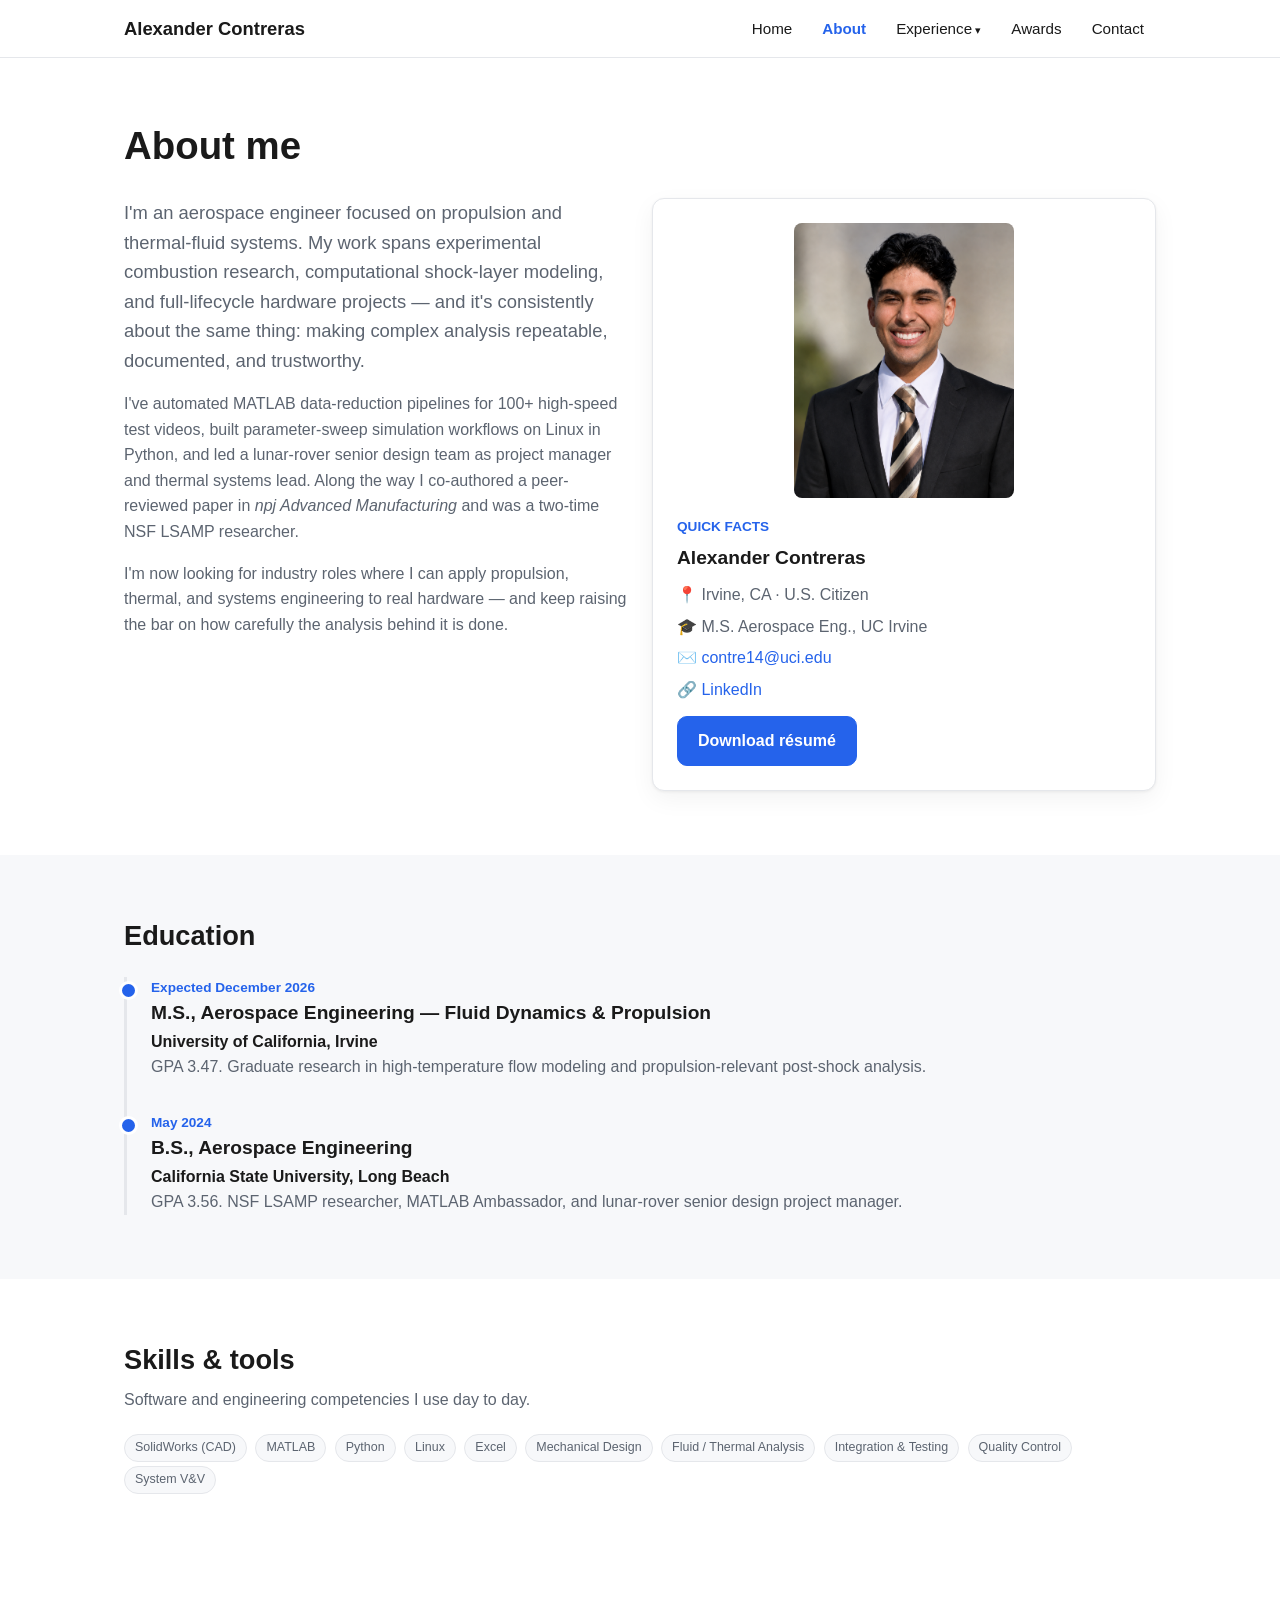
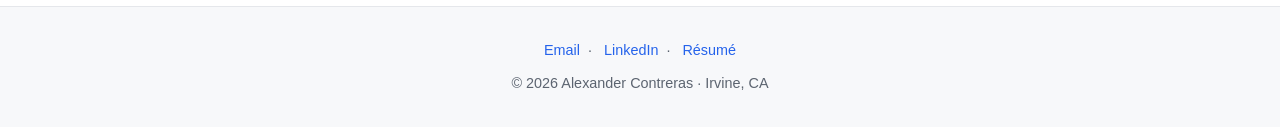
==== about.html @ e2ed970b "Add headshot to About page" ====
<!DOCTYPE html>
<html lang="en">
<head>
<meta charset="UTF-8">
<meta name="viewport" content="width=device-width, initial-scale=1.0">
<title>About — Alexander Contreras</title>
<link rel="stylesheet" href="css/style.css">
</head>
<body>

<header class="site-header">
  <nav class="nav">
    <a href="index.html" class="brand">Alexander Contreras</a>
    <button class="nav-toggle" aria-label="Menu" onclick="document.getElementById('navlinks').classList.toggle('open')">☰</button>
    <ul class="nav-links" id="navlinks">
      <li><a href="index.html">Home</a></li>
      <li><a href="about.html" class="active">About</a></li>
      <li class="dropdown">
        <a href="research.html">Experience</a>
        <div class="dropdown-menu">
          <a href="research.html">Research</a>
          <a href="projects.html">Projects</a>
          <a href="publications.html">Publications</a>
        </div>
      </li>
      <li><a href="awards.html">Awards</a></li>
      <li><a href="contact.html">Contact</a></li>
    </ul>
  </nav>
</header>

<section class="section">
  <div class="container">
    <h1>About me</h1>
    <div class="grid grid-2" style="margin-top:28px;align-items:start">
      <div>
        <p class="lead">
          I'm an aerospace engineer focused on propulsion and thermal-fluid systems. My work
          spans experimental combustion research, computational shock-layer modeling, and
          full-lifecycle hardware projects — and it's consistently about the same thing: making
          complex analysis repeatable, documented, and trustworthy.
        </p>
        <p style="margin-top:16px">
          I've automated MATLAB data-reduction pipelines for 100+ high-speed test videos, built
          parameter-sweep simulation workflows on Linux in Python, and led a lunar-rover senior
          design team as project manager and thermal systems lead. Along the way I co-authored a
          peer-reviewed paper in <em>npj Advanced Manufacturing</em> and was a two-time NSF LSAMP
          researcher.
        </p>
        <p style="margin-top:16px">
          I'm now looking for industry roles where I can apply propulsion, thermal, and systems
          engineering to real hardware — and keep raising the bar on how carefully the analysis
          behind it is done.
        </p>
      </div>
      <div class="card">
        <img src="assets/headshot.png" alt="Alexander Contreras" style="width:100%;max-width:220px;border-radius:8px;display:block;margin:0 auto 18px">
        <div class="meta">QUICK FACTS</div>
        <h3 style="margin-bottom:12px">Alexander Contreras</h3>
        <p style="margin:0">📍 Irvine, CA · U.S. Citizen</p>
        <p style="margin:6px 0 0">🎓 M.S. Aerospace Eng., UC Irvine</p>
        <p style="margin:6px 0 0">✉️ <a href="mailto:contre14@uci.edu">contre14@uci.edu</a></p>
        <p style="margin:6px 0 14px">🔗 <a href="https://www.linkedin.com/in/alex-contreras-ac" target="_blank" rel="noopener">LinkedIn</a></p>
        <a class="btn" href="assets/files/Alex_Contreras_Resume.pdf" style="display:inline-block">Download résumé</a>
      </div>
    </div>
  </div>
</section>

<section class="section section--soft">
  <div class="container">
    <h2>Education</h2>
    <div style="margin-top:24px">
      <div class="entry">
        <div class="when">Expected December 2026</div>
        <h3>M.S., Aerospace Engineering — Fluid Dynamics &amp; Propulsion</h3>
        <div class="where">University of California, Irvine</div>
        <p>GPA 3.47. Graduate research in high-temperature flow modeling and propulsion-relevant post-shock analysis.</p>
      </div>
      <div class="entry">
        <div class="when">May 2024</div>
        <h3>B.S., Aerospace Engineering</h3>
        <div class="where">California State University, Long Beach</div>
        <p>GPA 3.56. NSF LSAMP researcher, MATLAB Ambassador, and lunar-rover senior design project manager.</p>
      </div>
    </div>
  </div>
</section>

<section class="section">
  <div class="container">
    <h2>Skills &amp; tools</h2>
    <p class="muted" style="margin:6px 0 18px">Software and engineering competencies I use day to day.</p>
    <div>
      <span class="tag">SolidWorks (CAD)</span>
      <span class="tag">MATLAB</span>
      <span class="tag">Python</span>
      <span class="tag">Linux</span>
      <span class="tag">Excel</span>
      <span class="tag">Mechanical Design</span>
      <span class="tag">Fluid / Thermal Analysis</span>
      <span class="tag">Integration &amp; Testing</span>
      <span class="tag">Quality Control</span>
      <span class="tag">System V&amp;V</span>
    </div>
  </div>
</section>

<footer class="site-footer">
  <div class="container">
    <div>
      <a href="mailto:contre14@uci.edu">Email</a>·
      <a href="https://www.linkedin.com/in/alex-contreras-ac" target="_blank" rel="noopener">LinkedIn</a>·
      <a href="assets/files/Alex_Contreras_Resume.pdf">Résumé</a>
    </div>
    <p style="margin-top:10px">© <span id="yr"></span> Alexander Contreras · Irvine, CA</p>
  </div>
</footer>
<script>document.getElementById('yr').textContent=new Date().getFullYear();</script>
</body>
</html>
---- css/style.css ----
/* ============================================================
   Portfolio — clean corporate theme
   Edit the variables below to recolor the whole site at once.
   ============================================================ */
:root{
  --accent:#2563eb;        /* primary accent (links, buttons)        */
  --accent-dark:#1e40af;   /* hover state                            */
  --ink:#1a1a1a;           /* main text                              */
  --muted:#5c6470;         /* secondary text                         */
  --line:#e5e7eb;          /* borders / dividers                     */
  --bg:#ffffff;            /* page background                        */
  --bg-soft:#f7f8fa;       /* alternating section background         */
  --max:1080px;            /* content max width                      */
  --radius:12px;
  --shadow:0 1px 3px rgba(0,0,0,.06), 0 8px 24px rgba(0,0,0,.05);
  --font:-apple-system,BlinkMacSystemFont,"Segoe UI",Roboto,Helvetica,Arial,sans-serif;
}

*{box-sizing:border-box;margin:0;padding:0}
html{scroll-behavior:smooth}
body{
  font-family:var(--font);
  color:var(--ink);
  background:var(--bg);
  line-height:1.6;
  -webkit-font-smoothing:antialiased;
}
a{color:var(--accent);text-decoration:none}
a:hover{color:var(--accent-dark);text-decoration:underline}
img{max-width:100%;display:block}
h1,h2,h3{line-height:1.25;font-weight:700}
h1{font-size:2.4rem}
h2{font-size:1.7rem;margin-bottom:.6rem}
h3{font-size:1.2rem}
p{color:var(--muted)}
.container{max-width:var(--max);margin:0 auto;padding:0 24px}
.section{padding:64px 0}
.section--soft{background:var(--bg-soft)}
.lead{font-size:1.15rem;max-width:680px}
.center{text-align:center}
.muted{color:var(--muted)}

/* placeholder marker — easy to spot, easy to grep for "PLACEHOLDER" */
.ph{
  background:#fff7ed;
  border:1px dashed #fb923c;
  color:#9a3412;
  border-radius:8px;
  padding:.4em .6em;
  font-size:.9rem;
}

/* ---------- Header / Nav ---------- */
.site-header{
  position:sticky;top:0;z-index:50;
  background:rgba(255,255,255,.9);
  backdrop-filter:saturate(150%) blur(8px);
  border-bottom:1px solid var(--line);
}
.nav{
  display:flex;align-items:center;justify-content:space-between;
  max-width:var(--max);margin:0 auto;padding:14px 24px;
}
.brand{font-weight:700;font-size:1.15rem;color:var(--ink)}
.brand:hover{text-decoration:none}
.nav-toggle{display:none;background:none;border:0;font-size:1.5rem;cursor:pointer}
.nav-links{display:flex;align-items:center;gap:6px;list-style:none}
.nav-links a{
  color:var(--ink);padding:8px 12px;border-radius:8px;font-size:.95rem;
}
.nav-links a:hover{background:var(--bg-soft);text-decoration:none}
.nav-links a.active{color:var(--accent);font-weight:600}

/* dropdown */
.dropdown{position:relative}
.dropdown > a::after{content:" ▾";font-size:.75em}
.dropdown-menu{
  position:absolute;top:100%;left:0;min-width:190px;
  background:#fff;border:1px solid var(--line);border-radius:10px;
  box-shadow:var(--shadow);padding:6px;display:none;
}
.dropdown:hover .dropdown-menu,
.dropdown:focus-within .dropdown-menu{display:block}
.dropdown-menu a{display:block}

/* ---------- Hero ---------- */
.hero{padding:88px 0 72px;background:var(--bg-soft);border-bottom:1px solid var(--line)}
.hero .eyebrow{color:var(--accent);font-weight:600;letter-spacing:.04em;text-transform:uppercase;font-size:.85rem}
.hero p.lead{margin-top:16px}
.hero-cta{margin-top:28px;display:flex;gap:12px;flex-wrap:wrap}

/* ---------- Buttons ---------- */
.btn{
  display:inline-block;padding:11px 20px;border-radius:10px;font-weight:600;
  background:var(--accent);color:#fff;border:1px solid var(--accent);
}
.btn:hover{background:var(--accent-dark);border-color:var(--accent-dark);color:#fff;text-decoration:none}
.btn--ghost{background:transparent;color:var(--accent)}
.btn--ghost:hover{background:var(--bg-soft);color:var(--accent-dark)}

/* ---------- Cards / grid ---------- */
.grid{display:grid;gap:24px}
.grid-2{grid-template-columns:repeat(2,1fr)}
.grid-3{grid-template-columns:repeat(3,1fr)}
.card{
  background:#fff;border:1px solid var(--line);border-radius:var(--radius);
  padding:24px;box-shadow:var(--shadow);
}
.card h3{margin-bottom:6px}
.card .meta{font-size:.85rem;color:var(--accent);font-weight:600;margin-bottom:8px}
.card-img{
  border-radius:10px;border:1px solid var(--line);margin-bottom:16px;
  aspect-ratio:16/9;object-fit:cover;width:100%;background:var(--bg-soft);
}
/* document thumbnails (posters, papers, reports) — show whole page, don't crop */
.card-img.doc{aspect-ratio:auto;object-fit:contain;background:#fff;max-height:460px}
.tag{
  display:inline-block;background:var(--bg-soft);border:1px solid var(--line);
  color:var(--muted);font-size:.78rem;padding:3px 10px;border-radius:999px;margin:4px 4px 0 0;
}

/* ---------- Timeline (experience entries) ---------- */
.entry{
  border-left:3px solid var(--line);padding:0 0 32px 24px;position:relative;
}
.entry::before{
  content:"";position:absolute;left:-8px;top:4px;width:13px;height:13px;
  border-radius:50%;background:var(--accent);border:3px solid #fff;
}
.entry:last-child{padding-bottom:0}
.entry .when{font-size:.85rem;color:var(--accent);font-weight:600}
.entry h3{margin:2px 0 4px}
.entry .where{font-weight:600;color:var(--ink)}

/* ---------- Footer ---------- */
.site-footer{
  border-top:1px solid var(--line);background:var(--bg-soft);
  padding:32px 0;margin-top:48px;text-align:center;color:var(--muted);font-size:.9rem;
}
.site-footer a{margin:0 8px}

/* ---------- Responsive ---------- */
@media(max-width:760px){
  h1{font-size:1.9rem}
  .nav-toggle{display:block}
  .nav-links{
    display:none;position:absolute;top:100%;left:0;right:0;
    flex-direction:column;align-items:stretch;gap:0;
    background:#fff;border-bottom:1px solid var(--line);padding:8px 16px 16px;
  }
  .nav-links.open{display:flex}
  .dropdown-menu{position:static;display:block;border:0;box-shadow:none;padding-left:12px}
  .grid-2,.grid-3{grid-template-columns:1fr}
}
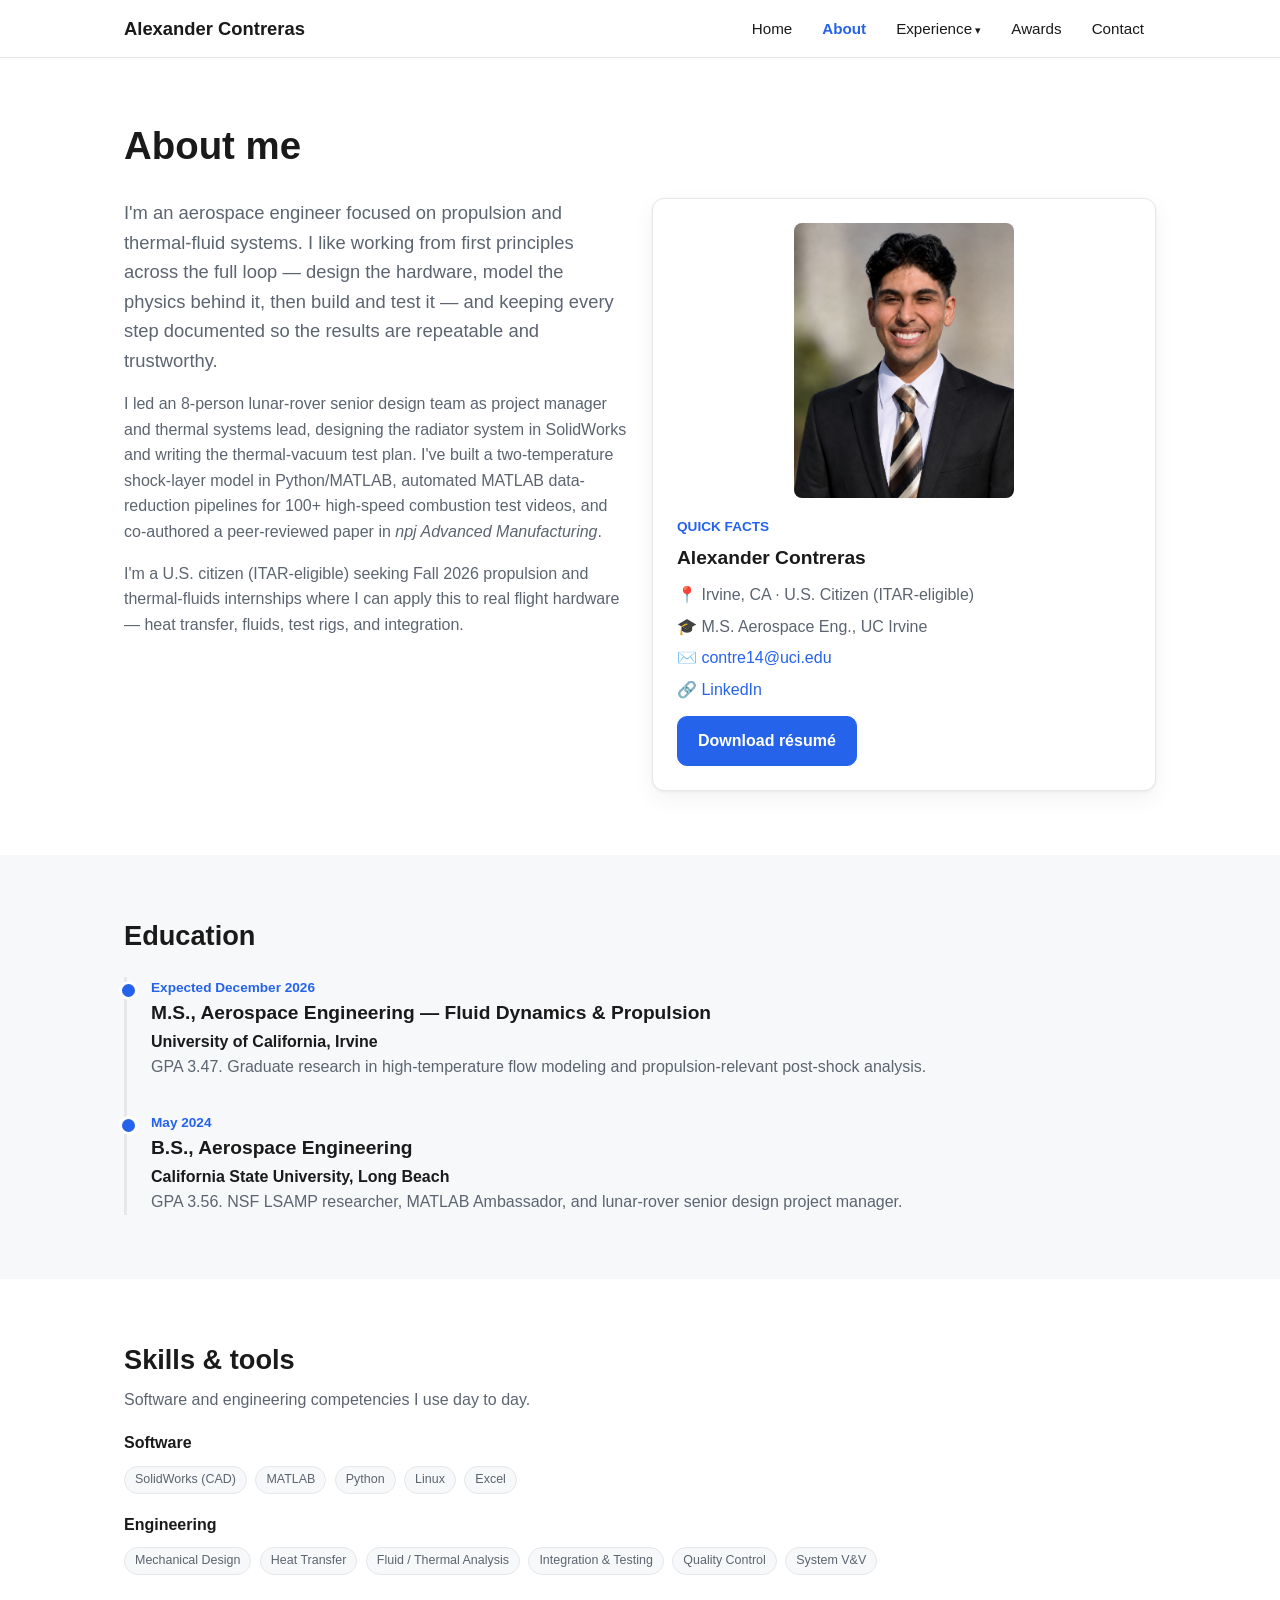
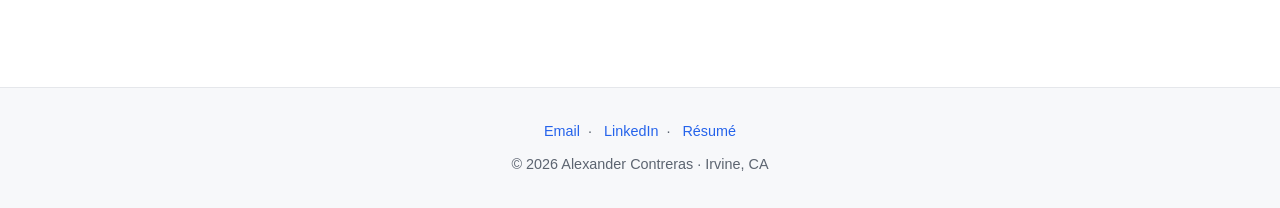
==== commit 9ada1b28: "Retarget messaging for propulsion/thermal-fluids internships (hero, highlights, about, skills)" ====
--- a/about.html
+++ b/about.html
@@ -35,29 +35,29 @@
     <div class="grid grid-2" style="margin-top:28px;align-items:start">
       <div>
         <p class="lead">
-          I'm an aerospace engineer focused on propulsion and thermal-fluid systems. My work
-          spans experimental combustion research, computational shock-layer modeling, and
-          full-lifecycle hardware projects — and it's consistently about the same thing: making
-          complex analysis repeatable, documented, and trustworthy.
+          I'm an aerospace engineer focused on propulsion and thermal-fluid systems. I like working
+          from first principles across the full loop — design the hardware, model the physics behind
+          it, then build and test it — and keeping every step documented so the results are
+          repeatable and trustworthy.
         </p>
         <p style="margin-top:16px">
-          I've automated MATLAB data-reduction pipelines for 100+ high-speed test videos, built
-          parameter-sweep simulation workflows on Linux in Python, and led a lunar-rover senior
-          design team as project manager and thermal systems lead. Along the way I co-authored a
-          peer-reviewed paper in <em>npj Advanced Manufacturing</em> and was a two-time NSF LSAMP
-          researcher.
+          I led an 8-person lunar-rover senior design team as project manager and thermal systems
+          lead, designing the radiator system in SolidWorks and writing the thermal-vacuum test plan.
+          I've built a two-temperature shock-layer model in Python/MATLAB, automated MATLAB
+          data-reduction pipelines for 100+ high-speed combustion test videos, and co-authored a
+          peer-reviewed paper in <em>npj Advanced Manufacturing</em>.
         </p>
         <p style="margin-top:16px">
-          I'm now looking for industry roles where I can apply propulsion, thermal, and systems
-          engineering to real hardware — and keep raising the bar on how carefully the analysis
-          behind it is done.
+          I'm a U.S. citizen (ITAR-eligible) seeking Fall 2026 propulsion and thermal-fluids
+          internships where I can apply this to real flight hardware — heat transfer, fluids,
+          test rigs, and integration.
         </p>
       </div>
       <div class="card">
         <img src="assets/headshot.png" alt="Alexander Contreras" style="width:100%;max-width:220px;border-radius:8px;display:block;margin:0 auto 18px">
         <div class="meta">QUICK FACTS</div>
         <h3 style="margin-bottom:12px">Alexander Contreras</h3>
-        <p style="margin:0">📍 Irvine, CA · U.S. Citizen</p>
+        <p style="margin:0">📍 Irvine, CA · U.S. Citizen (ITAR-eligible)</p>
         <p style="margin:6px 0 0">🎓 M.S. Aerospace Eng., UC Irvine</p>
         <p style="margin:6px 0 0">✉️ <a href="mailto:contre14@uci.edu">contre14@uci.edu</a></p>
         <p style="margin:6px 0 14px">🔗 <a href="https://www.linkedin.com/in/alex-contreras-ac" target="_blank" rel="noopener">LinkedIn</a></p>
@@ -91,13 +91,18 @@
   <div class="container">
     <h2>Skills &amp; tools</h2>
     <p class="muted" style="margin:6px 0 18px">Software and engineering competencies I use day to day.</p>
-    <div>
+    <p style="font-weight:600;color:var(--ink);margin-bottom:6px">Software</p>
+    <div style="margin-bottom:18px">
       <span class="tag">SolidWorks (CAD)</span>
       <span class="tag">MATLAB</span>
       <span class="tag">Python</span>
       <span class="tag">Linux</span>
       <span class="tag">Excel</span>
+    </div>
+    <p style="font-weight:600;color:var(--ink);margin-bottom:6px">Engineering</p>
+    <div>
       <span class="tag">Mechanical Design</span>
+      <span class="tag">Heat Transfer</span>
       <span class="tag">Fluid / Thermal Analysis</span>
       <span class="tag">Integration &amp; Testing</span>
       <span class="tag">Quality Control</span>
--- a/css/style.css
+++ b/css/style.css
@@ -119,6 +119,41 @@
   color:var(--muted);font-size:.78rem;padding:3px 10px;border-radius:999px;margin:4px 4px 0 0;
 }
 
+/* ---------- Work figures (inline project/research visuals) ---------- */
+.project{padding:40px 0;border-bottom:1px solid var(--line)}
+.project:first-of-type{padding-top:24px}
+.project:last-child{border-bottom:0}
+.project .meta{font-size:.85rem;color:var(--accent);font-weight:600;margin-bottom:6px}
+.project h2{margin-bottom:4px}
+.project .role{font-weight:600;color:var(--ink);margin-bottom:12px}
+.project p{max-width:760px}
+.figure{margin:22px 0}
+.figure img{border:1px solid var(--line);border-radius:10px;background:#fff;width:100%}
+.figure figcaption{font-size:.85rem;color:var(--muted);margin-top:8px}
+.figure-grid{display:grid;gap:22px;grid-template-columns:repeat(2,1fr);margin:22px 0}
+.figure-grid .figure{margin:0}
+.doclinks{font-size:.9rem;color:var(--muted);margin-top:18px}
+.poster-link img{max-width:520px;border:1px solid var(--line);border-radius:10px}
+@media(max-width:760px){.figure-grid{grid-template-columns:1fr}}
+
+/* ---------- Case-study project cards ---------- */
+.pcard{background:#fff;border:1px solid var(--line);border-radius:var(--radius);
+  box-shadow:var(--shadow);overflow:hidden;margin-bottom:36px}
+.pcard:last-child{margin-bottom:0}
+.pcard-hero{width:100%;display:block;background:var(--bg-soft);border-bottom:1px solid var(--line)}
+.pcard-body{padding:28px}
+.pcard-body .meta{font-size:.85rem;color:var(--accent);font-weight:600;margin-bottom:6px}
+.pcard-body h2{margin-bottom:4px}
+.pcard-body .role{font-weight:600;color:var(--ink);margin-bottom:14px}
+.pcard-body p{max-width:760px}
+.wins{list-style:none;margin:16px 0 4px;padding:0}
+.wins li{position:relative;padding-left:28px;margin-bottom:10px;color:var(--ink)}
+.wins li::before{content:"\2713";position:absolute;left:0;top:0;color:var(--accent);font-weight:700}
+.wins b{color:var(--ink)}
+.toolrow{margin:18px 0 4px}
+.toolrow .label{font-size:.78rem;text-transform:uppercase;letter-spacing:.04em;color:var(--muted);font-weight:600;margin-right:6px}
+.support{margin-top:22px}
+
 /* ---------- Timeline (experience entries) ---------- */
 .entry{
   border-left:3px solid var(--line);padding:0 0 32px 24px;position:relative;
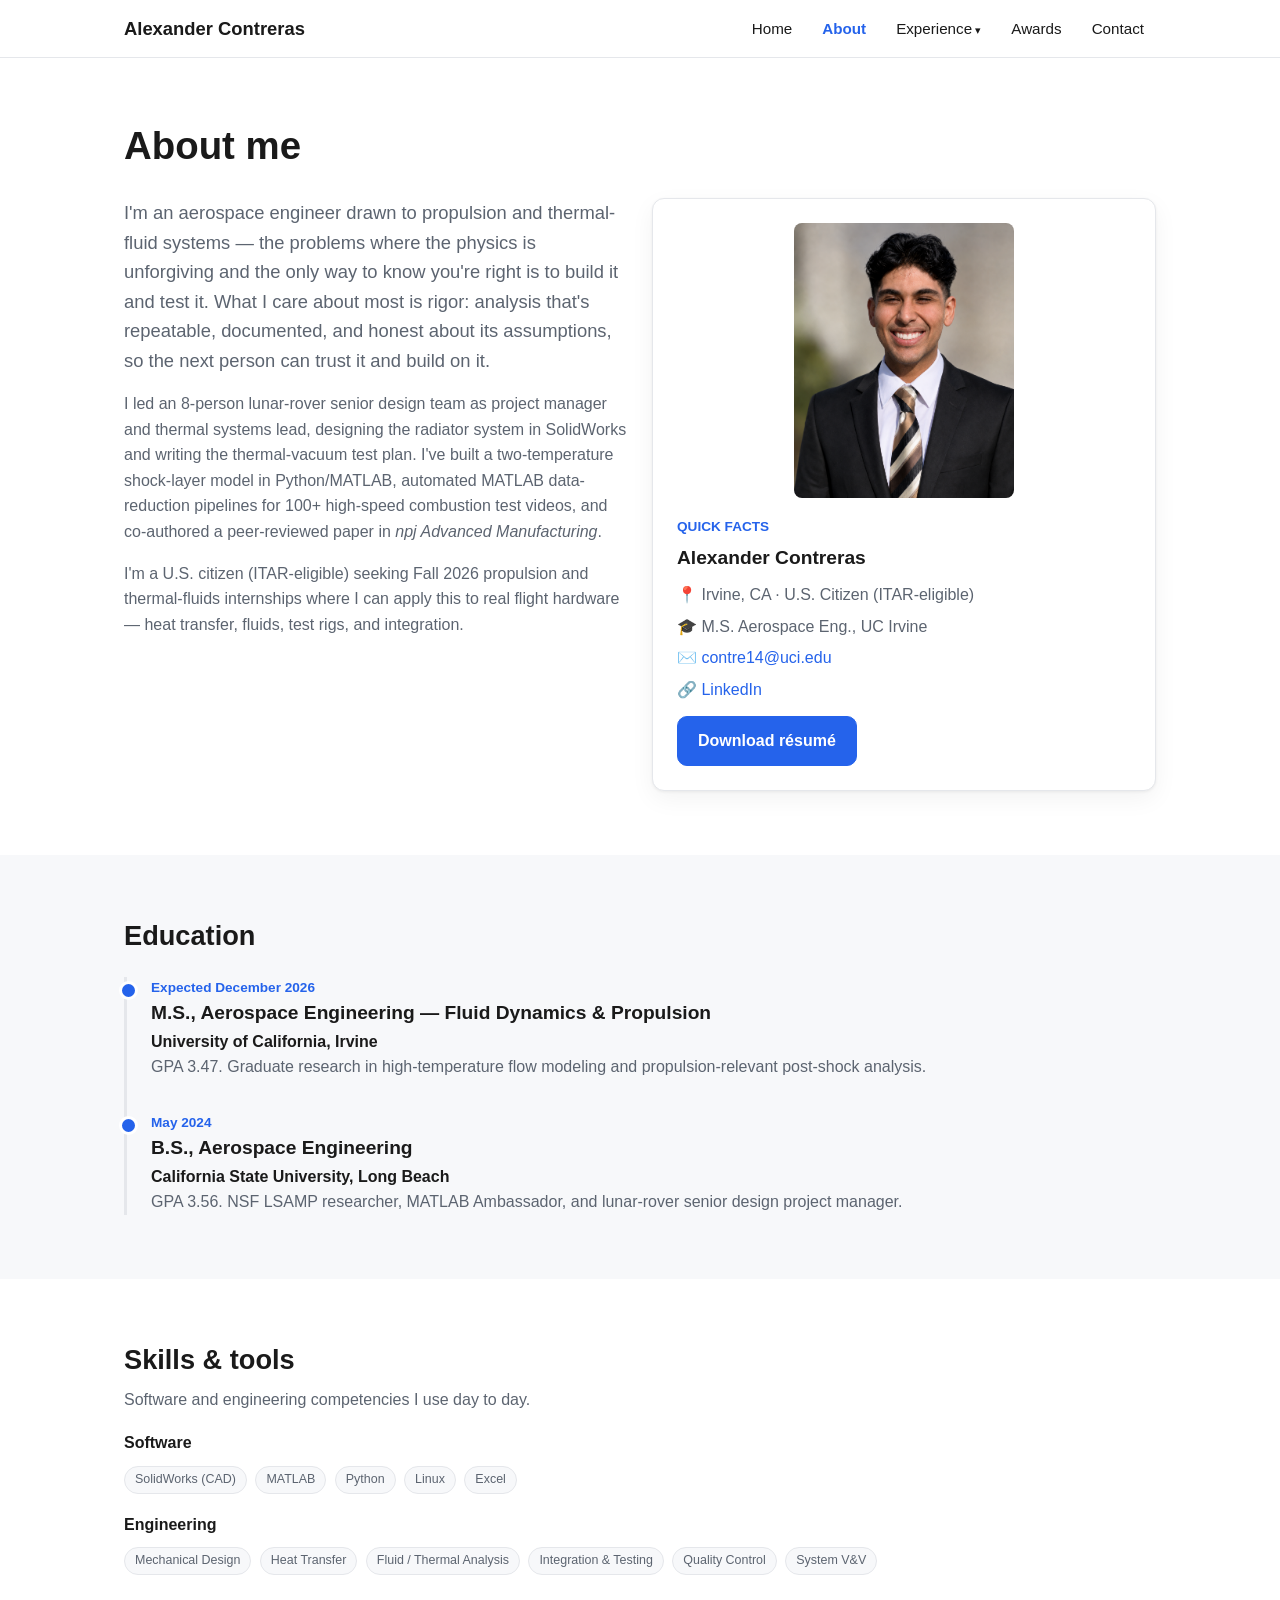
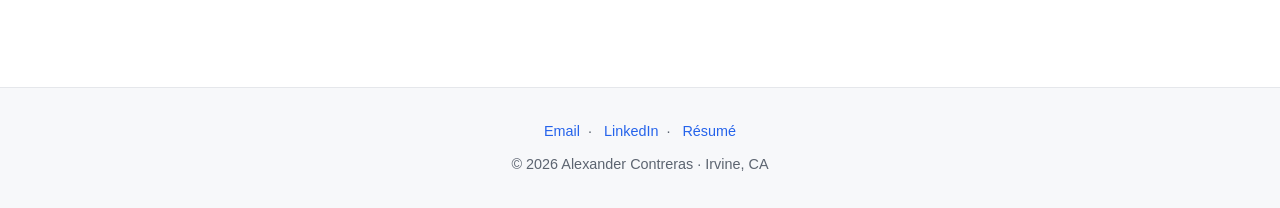
==== commit ca95aa8f: "Add voice pass (hero, About intro); host merged MATLAB pipeline code and link from Publications" ====
--- a/about.html
+++ b/about.html
@@ -35,10 +35,10 @@
     <div class="grid grid-2" style="margin-top:28px;align-items:start">
       <div>
         <p class="lead">
-          I'm an aerospace engineer focused on propulsion and thermal-fluid systems. I like working
-          from first principles across the full loop — design the hardware, model the physics behind
-          it, then build and test it — and keeping every step documented so the results are
-          repeatable and trustworthy.
+          I'm an aerospace engineer drawn to propulsion and thermal-fluid systems — the problems where
+          the physics is unforgiving and the only way to know you're right is to build it and test it.
+          What I care about most is rigor: analysis that's repeatable, documented, and honest about its
+          assumptions, so the next person can trust it and build on it.
         </p>
         <p style="margin-top:16px">
           I led an 8-person lunar-rover senior design team as project manager and thermal systems
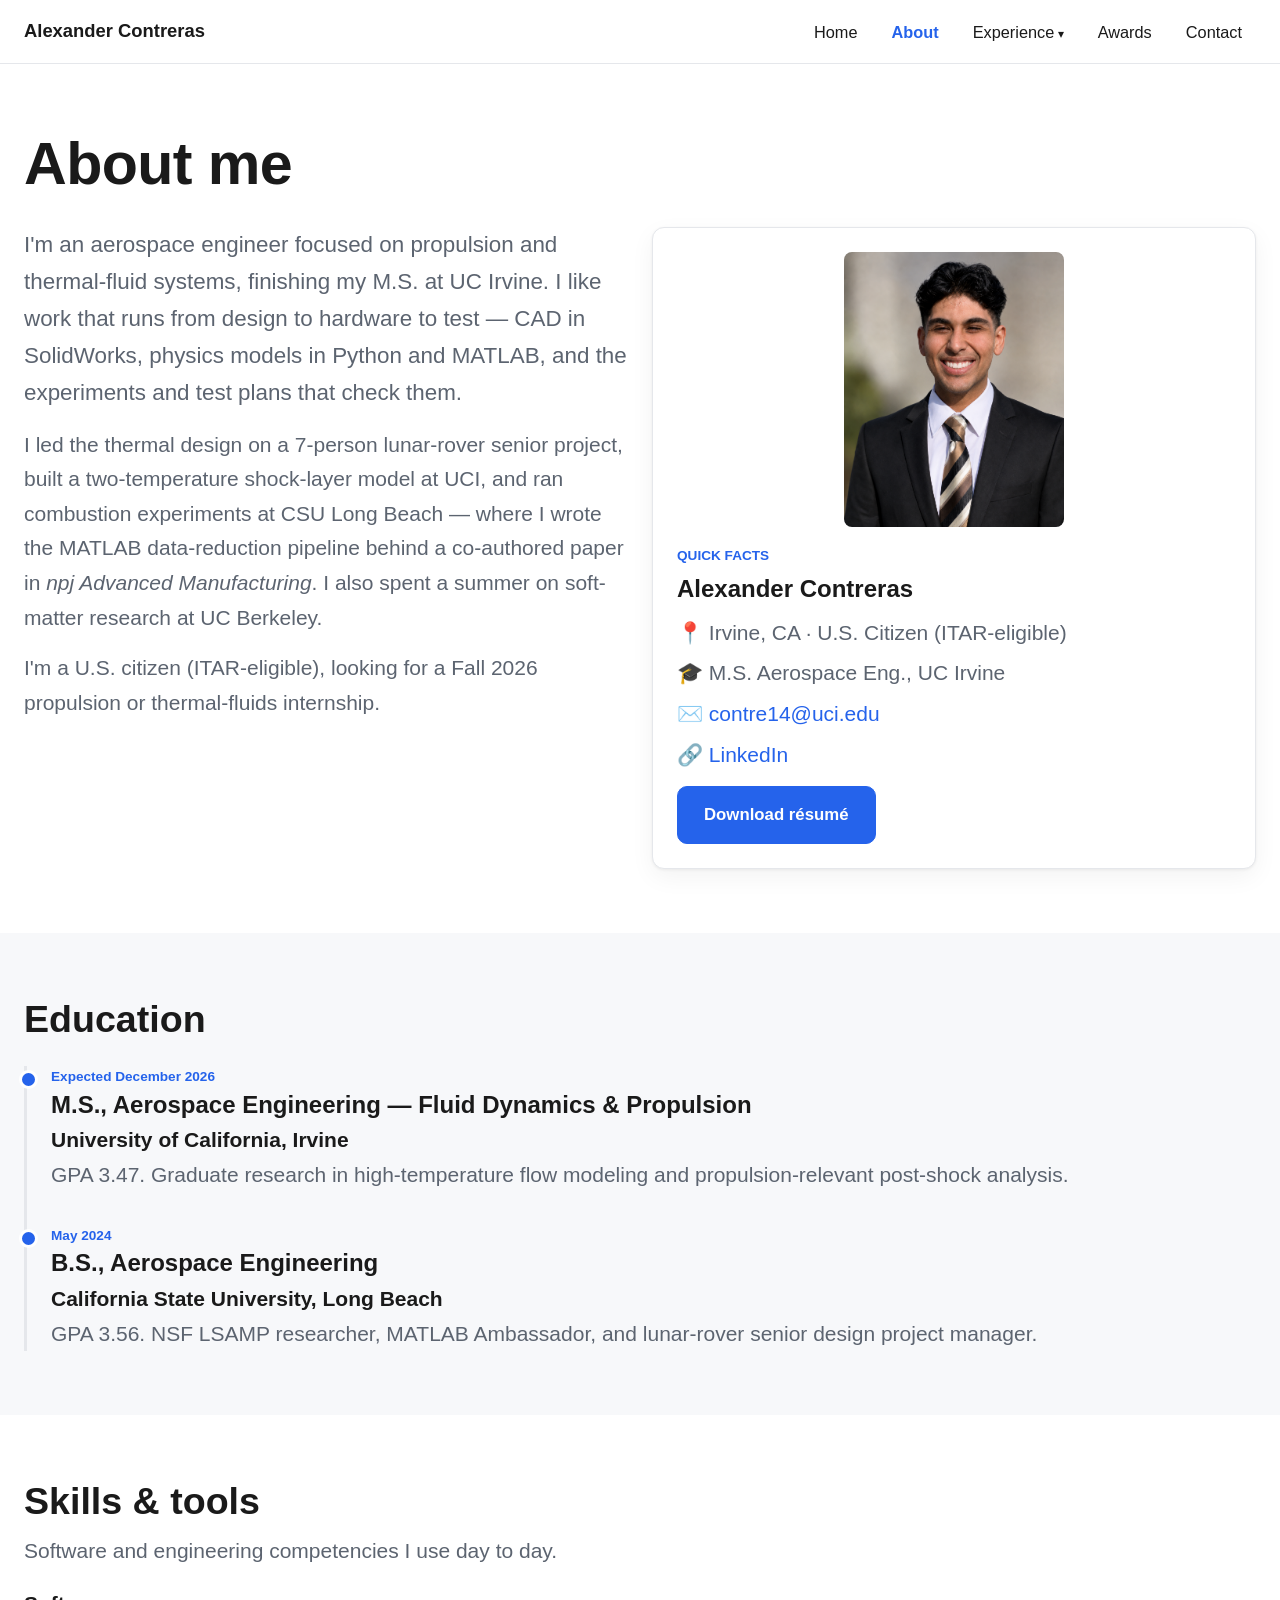
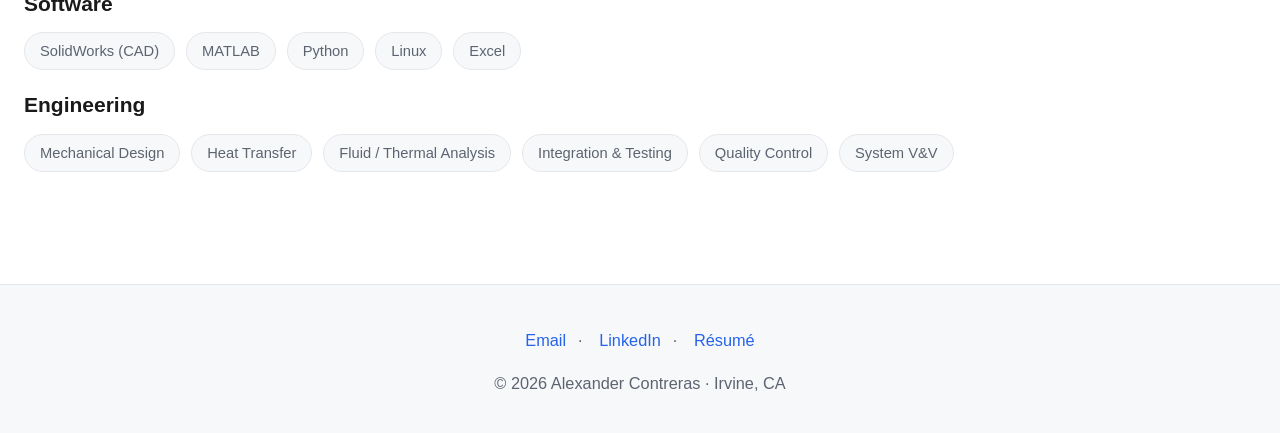
==== commit a6e391ee: "Fix team size to 7; rewrite About in plain language and cut fluff phrases (hero, Fit, grad card)" ====
--- a/about.html
+++ b/about.html
@@ -16,11 +16,11 @@
       <li><a href="index.html">Home</a></li>
       <li><a href="about.html" class="active">About</a></li>
       <li class="dropdown">
-        <a href="research.html">Experience</a>
+        <a href="experience.html">Experience</a>
         <div class="dropdown-menu">
-          <a href="research.html">Research</a>
-          <a href="projects.html">Projects</a>
-          <a href="publications.html">Publications</a>
+          <a href="experience.html#research">Research</a>
+          <a href="experience.html#projects">Projects</a>
+          <a href="experience.html#publications">Publications</a>
         </div>
       </li>
       <li><a href="awards.html">Awards</a></li>
@@ -35,22 +35,19 @@
     <div class="grid grid-2" style="margin-top:28px;align-items:start">
       <div>
         <p class="lead">
-          I'm an aerospace engineer drawn to propulsion and thermal-fluid systems — the problems where
-          the physics is unforgiving and the only way to know you're right is to build it and test it.
-          What I care about most is rigor: analysis that's repeatable, documented, and honest about its
-          assumptions, so the next person can trust it and build on it.
+          I'm an aerospace engineer focused on propulsion and thermal-fluid systems, finishing my
+          M.S. at UC Irvine. I like work that runs from design to hardware to test — CAD in SolidWorks,
+          physics models in Python and MATLAB, and the experiments and test plans that check them.
         </p>
         <p style="margin-top:16px">
-          I led an 8-person lunar-rover senior design team as project manager and thermal systems
-          lead, designing the radiator system in SolidWorks and writing the thermal-vacuum test plan.
-          I've built a two-temperature shock-layer model in Python/MATLAB, automated MATLAB
-          data-reduction pipelines for 100+ high-speed combustion test videos, and co-authored a
-          peer-reviewed paper in <em>npj Advanced Manufacturing</em>.
+          I led the thermal design on a 7-person lunar-rover senior project, built a two-temperature
+          shock-layer model at UCI, and ran combustion experiments at CSU Long Beach — where I wrote the
+          MATLAB data-reduction pipeline behind a co-authored paper in <em>npj Advanced Manufacturing</em>.
+          I also spent a summer on soft-matter research at UC Berkeley.
         </p>
         <p style="margin-top:16px">
-          I'm a U.S. citizen (ITAR-eligible) seeking Fall 2026 propulsion and thermal-fluids
-          internships where I can apply this to real flight hardware — heat transfer, fluids,
-          test rigs, and integration.
+          I'm a U.S. citizen (ITAR-eligible), looking for a Fall 2026 propulsion or thermal-fluids
+          internship.
         </p>
       </div>
       <div class="card">
--- a/css/style.css
+++ b/css/style.css
@@ -10,7 +10,7 @@
   --line:#e5e7eb;          /* borders / dividers                     */
   --bg:#ffffff;            /* page background                        */
   --bg-soft:#f7f8fa;       /* alternating section background         */
-  --max:1080px;            /* content max width                      */
+  --max:1320px;            /* content max width                      */
   --radius:12px;
   --shadow:0 1px 3px rgba(0,0,0,.06), 0 8px 24px rgba(0,0,0,.05);
   --font:-apple-system,BlinkMacSystemFont,"Segoe UI",Roboto,Helvetica,Arial,sans-serif;
@@ -22,21 +22,22 @@
   font-family:var(--font);
   color:var(--ink);
   background:var(--bg);
-  line-height:1.6;
+  line-height:1.65;
+  font-size:21px;
   -webkit-font-smoothing:antialiased;
 }
 a{color:var(--accent);text-decoration:none}
 a:hover{color:var(--accent-dark);text-decoration:underline}
 img{max-width:100%;display:block}
-h1,h2,h3{line-height:1.25;font-weight:700}
-h1{font-size:2.4rem}
-h2{font-size:1.7rem;margin-bottom:.6rem}
-h3{font-size:1.2rem}
+h1,h2,h3{line-height:1.2;font-weight:700}
+h1{font-size:3.7rem;font-weight:800;letter-spacing:-.01em}
+h2{font-size:2.35rem;margin-bottom:.6rem}
+h3{font-size:1.5rem}
 p{color:var(--muted)}
 .container{max-width:var(--max);margin:0 auto;padding:0 24px}
 .section{padding:64px 0}
 .section--soft{background:var(--bg-soft)}
-.lead{font-size:1.15rem;max-width:680px}
+.lead{font-size:1.4rem;max-width:820px}
 .center{text-align:center}
 .muted{color:var(--muted)}
 
@@ -66,7 +67,7 @@
 .nav-toggle{display:none;background:none;border:0;font-size:1.5rem;cursor:pointer}
 .nav-links{display:flex;align-items:center;gap:6px;list-style:none}
 .nav-links a{
-  color:var(--ink);padding:8px 12px;border-radius:8px;font-size:.95rem;
+  color:var(--ink);padding:9px 14px;border-radius:8px;font-size:1.02rem;
 }
 .nav-links a:hover{background:var(--bg-soft);text-decoration:none}
 .nav-links a.active{color:var(--accent);font-weight:600}
@@ -84,14 +85,18 @@
 .dropdown-menu a{display:block}
 
 /* ---------- Hero ---------- */
-.hero{padding:88px 0 72px;background:var(--bg-soft);border-bottom:1px solid var(--line)}
-.hero .eyebrow{color:var(--accent);font-weight:600;letter-spacing:.04em;text-transform:uppercase;font-size:.85rem}
+.hero{padding:72px 0;background:var(--bg-soft);border-bottom:1px solid var(--line)}
+.hero .eyebrow{color:var(--accent);font-weight:600;letter-spacing:.04em;text-transform:uppercase;font-size:.9rem}
 .hero p.lead{margin-top:16px}
-.hero-cta{margin-top:28px;display:flex;gap:12px;flex-wrap:wrap}
+.hero-cta{margin-top:28px;display:flex;gap:14px;flex-wrap:wrap}
+.hero-grid{display:grid;grid-template-columns:1.05fr .95fr;gap:52px;align-items:center}
+.hero-visual{display:flex;justify-content:center}
+.hero-visual img{width:100%;max-width:420px;border-radius:16px;border:1px solid var(--line);box-shadow:var(--shadow)}
+@media(max-width:820px){.hero-grid{grid-template-columns:1fr;gap:32px}.hero-visual img{max-width:340px}}
 
 /* ---------- Buttons ---------- */
 .btn{
-  display:inline-block;padding:11px 20px;border-radius:10px;font-weight:600;
+  display:inline-block;padding:14px 26px;border-radius:10px;font-weight:600;font-size:1.05rem;
   background:var(--accent);color:#fff;border:1px solid var(--accent);
 }
 .btn:hover{background:var(--accent-dark);border-color:var(--accent-dark);color:#fff;text-decoration:none}
@@ -116,7 +121,7 @@
 .card-img.doc{aspect-ratio:auto;object-fit:contain;background:#fff;max-height:460px}
 .tag{
   display:inline-block;background:var(--bg-soft);border:1px solid var(--line);
-  color:var(--muted);font-size:.78rem;padding:3px 10px;border-radius:999px;margin:4px 4px 0 0;
+  color:var(--muted);font-size:.92rem;padding:6px 15px;border-radius:999px;margin:5px 5px 0 0;
 }
 
 /* ---------- Work figures (inline project/research visuals) ---------- */
@@ -132,7 +137,8 @@
 .figure figcaption{font-size:.85rem;color:var(--muted);margin-top:8px}
 .figure-grid{display:grid;gap:22px;grid-template-columns:repeat(2,1fr);margin:22px 0}
 .figure-grid .figure{margin:0}
-.doclinks{font-size:.9rem;color:var(--muted);margin-top:18px}
+.doclinks{font-size:1.05rem;color:var(--muted);margin-top:20px;line-height:2}
+.doclinks a{font-weight:600}
 .poster-link img{max-width:520px;border:1px solid var(--line);border-radius:10px}
 @media(max-width:760px){.figure-grid{grid-template-columns:1fr}}
 
@@ -140,11 +146,12 @@
 .pcard{background:#fff;border:1px solid var(--line);border-radius:var(--radius);
   box-shadow:var(--shadow);overflow:hidden;margin-bottom:36px}
 .pcard:last-child{margin-bottom:0}
-.pcard-hero{width:100%;display:block;background:var(--bg-soft);border-bottom:1px solid var(--line)}
+.pcard-head{padding:24px 28px 18px}
+.pcard-head .meta{font-size:.85rem;color:var(--accent);font-weight:600;margin-bottom:6px}
+.pcard-head h2{margin-bottom:4px}
+.pcard-head .role{font-weight:600;color:var(--ink);margin:0}
+.pcard-hero{width:100%;display:block;background:var(--bg-soft);border-top:1px solid var(--line);border-bottom:1px solid var(--line)}
 .pcard-body{padding:28px}
-.pcard-body .meta{font-size:.85rem;color:var(--accent);font-weight:600;margin-bottom:6px}
-.pcard-body h2{margin-bottom:4px}
-.pcard-body .role{font-weight:600;color:var(--ink);margin-bottom:14px}
 .pcard-body p{max-width:760px}
 .wins{list-style:none;margin:16px 0 4px;padding:0}
 .wins li{position:relative;padding-left:28px;margin-bottom:10px;color:var(--ink)}
@@ -153,6 +160,19 @@
 .toolrow{margin:18px 0 4px}
 .toolrow .label{font-size:.78rem;text-transform:uppercase;letter-spacing:.04em;color:var(--muted);font-weight:600;margin-right:6px}
 .support{margin-top:22px}
+.subhead{font-weight:700;color:var(--ink);font-size:1.08rem;margin-top:26px;margin-bottom:4px;padding-top:22px;border-top:1px solid var(--line)}
+.subhead-eyebrow{display:block;font-size:.72rem;letter-spacing:.05em;text-transform:uppercase;color:var(--accent);font-weight:600;margin-bottom:3px}
+.subhead-note{font-weight:400;color:var(--muted);font-size:.95rem}
+
+/* ---------- Experience jump-nav ---------- */
+.jumpnav{position:sticky;top:62px;z-index:40;background:rgba(255,255,255,.93);
+  backdrop-filter:saturate(150%) blur(8px);border-top:1px solid var(--line);border-bottom:1px solid var(--line)}
+.jumpnav .container{display:flex;gap:10px;padding-top:12px;padding-bottom:12px;flex-wrap:wrap}
+.jumpnav a{font-size:1.05rem;font-weight:600;color:var(--ink);padding:11px 24px;
+  border:1px solid var(--line);border-radius:999px;background:#fff}
+.jumpnav a:hover{background:var(--accent);color:#fff;border-color:var(--accent);text-decoration:none}
+.exp-section{scroll-margin-top:155px}
+.section-title{font-size:2.9rem;margin-bottom:4px}
 
 /* ---------- Timeline (experience entries) ---------- */
 .entry{
@@ -170,9 +190,9 @@
 /* ---------- Footer ---------- */
 .site-footer{
   border-top:1px solid var(--line);background:var(--bg-soft);
-  padding:32px 0;margin-top:48px;text-align:center;color:var(--muted);font-size:.9rem;
-}
-.site-footer a{margin:0 8px}
+  padding:36px 0;margin-top:48px;text-align:center;color:var(--muted);font-size:1.02rem;
+}
+.site-footer a{margin:0 6px;padding:6px 6px;display:inline-block}
 
 /* ---------- Responsive ---------- */
 @media(max-width:760px){
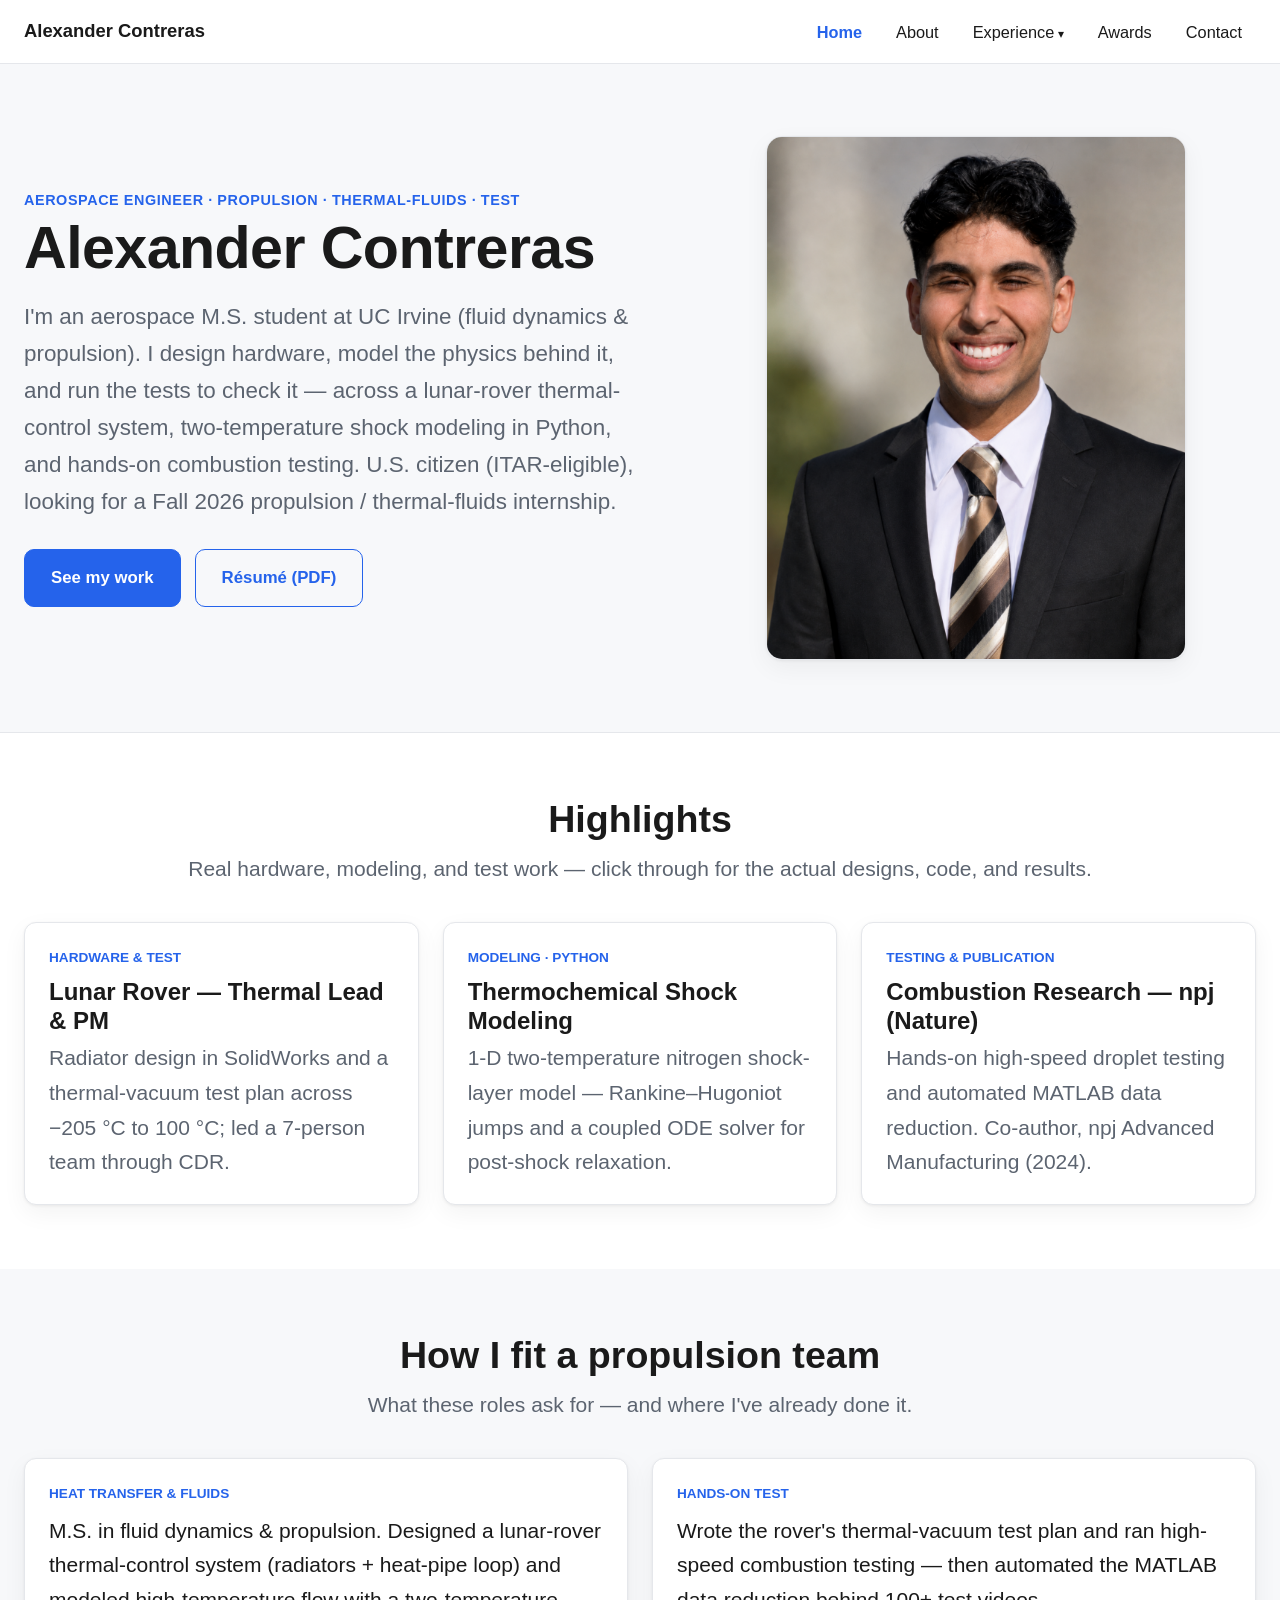
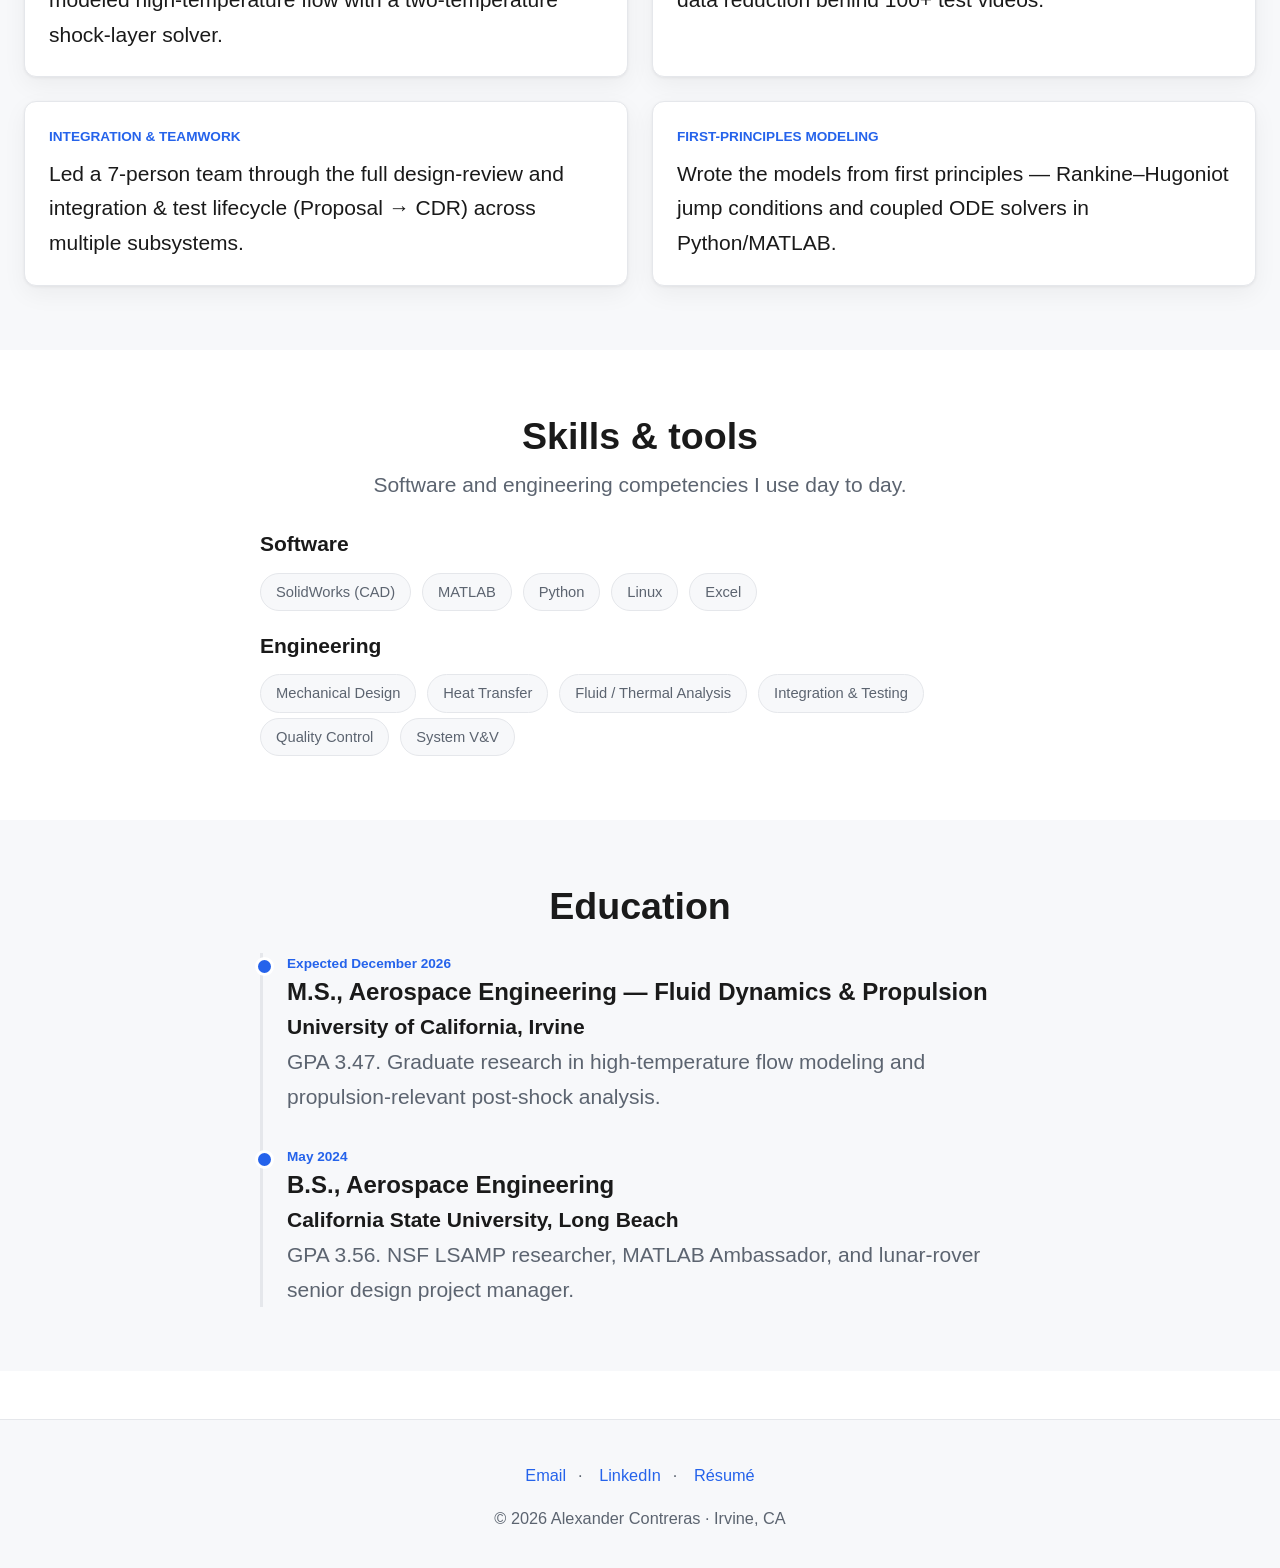
==== commit 615507a1: "Merge About into Home: fold Skills + Education under #about, hero is the bio; About nav jumps to sec" ====
--- a/about.html
+++ b/about.html
@@ -2,122 +2,12 @@
 <html lang="en">
 <head>
 <meta charset="UTF-8">
-<meta name="viewport" content="width=device-width, initial-scale=1.0">
+<meta http-equiv="refresh" content="0; url=index.html#about">
+<link rel="canonical" href="index.html">
 <title>About — Alexander Contreras</title>
-<link rel="stylesheet" href="css/style.css">
+<script>location.replace("index.html#about");</script>
 </head>
 <body>
-
-<header class="site-header">
-  <nav class="nav">
-    <a href="index.html" class="brand">Alexander Contreras</a>
-    <button class="nav-toggle" aria-label="Menu" onclick="document.getElementById('navlinks').classList.toggle('open')">☰</button>
-    <ul class="nav-links" id="navlinks">
-      <li><a href="index.html">Home</a></li>
-      <li><a href="about.html" class="active">About</a></li>
-      <li class="dropdown">
-        <a href="experience.html">Experience</a>
-        <div class="dropdown-menu">
-          <a href="experience.html#research">Research</a>
-          <a href="experience.html#projects">Projects</a>
-          <a href="experience.html#publications">Publications</a>
-        </div>
-      </li>
-      <li><a href="awards.html">Awards</a></li>
-      <li><a href="contact.html">Contact</a></li>
-    </ul>
-  </nav>
-</header>
-
-<section class="section">
-  <div class="container">
-    <h1>About me</h1>
-    <div class="grid grid-2" style="margin-top:28px;align-items:start">
-      <div>
-        <p class="lead">
-          I'm an aerospace engineer focused on propulsion and thermal-fluid systems, finishing my
-          M.S. at UC Irvine. I like work that runs from design to hardware to test — CAD in SolidWorks,
-          physics models in Python and MATLAB, and the experiments and test plans that check them.
-        </p>
-        <p style="margin-top:16px">
-          I led the thermal design on a 7-person lunar-rover senior project, built a two-temperature
-          shock-layer model at UCI, and ran combustion experiments at CSU Long Beach — where I wrote the
-          MATLAB data-reduction pipeline behind a co-authored paper in <em>npj Advanced Manufacturing</em>.
-          I also spent a summer on soft-matter research at UC Berkeley.
-        </p>
-        <p style="margin-top:16px">
-          I'm a U.S. citizen (ITAR-eligible), looking for a Fall 2026 propulsion or thermal-fluids
-          internship.
-        </p>
-      </div>
-      <div class="card">
-        <img src="assets/headshot.png" alt="Alexander Contreras" style="width:100%;max-width:220px;border-radius:8px;display:block;margin:0 auto 18px">
-        <div class="meta">QUICK FACTS</div>
-        <h3 style="margin-bottom:12px">Alexander Contreras</h3>
-        <p style="margin:0">📍 Irvine, CA · U.S. Citizen (ITAR-eligible)</p>
-        <p style="margin:6px 0 0">🎓 M.S. Aerospace Eng., UC Irvine</p>
-        <p style="margin:6px 0 0">✉️ <a href="mailto:contre14@uci.edu">contre14@uci.edu</a></p>
-        <p style="margin:6px 0 14px">🔗 <a href="https://www.linkedin.com/in/alex-contreras-ac" target="_blank" rel="noopener">LinkedIn</a></p>
-        <a class="btn" href="assets/files/Alex_Contreras_Resume.pdf" style="display:inline-block">Download résumé</a>
-      </div>
-    </div>
-  </div>
-</section>
-
-<section class="section section--soft">
-  <div class="container">
-    <h2>Education</h2>
-    <div style="margin-top:24px">
-      <div class="entry">
-        <div class="when">Expected December 2026</div>
-        <h3>M.S., Aerospace Engineering — Fluid Dynamics &amp; Propulsion</h3>
-        <div class="where">University of California, Irvine</div>
-        <p>GPA 3.47. Graduate research in high-temperature flow modeling and propulsion-relevant post-shock analysis.</p>
-      </div>
-      <div class="entry">
-        <div class="when">May 2024</div>
-        <h3>B.S., Aerospace Engineering</h3>
-        <div class="where">California State University, Long Beach</div>
-        <p>GPA 3.56. NSF LSAMP researcher, MATLAB Ambassador, and lunar-rover senior design project manager.</p>
-      </div>
-    </div>
-  </div>
-</section>
-
-<section class="section">
-  <div class="container">
-    <h2>Skills &amp; tools</h2>
-    <p class="muted" style="margin:6px 0 18px">Software and engineering competencies I use day to day.</p>
-    <p style="font-weight:600;color:var(--ink);margin-bottom:6px">Software</p>
-    <div style="margin-bottom:18px">
-      <span class="tag">SolidWorks (CAD)</span>
-      <span class="tag">MATLAB</span>
-      <span class="tag">Python</span>
-      <span class="tag">Linux</span>
-      <span class="tag">Excel</span>
-    </div>
-    <p style="font-weight:600;color:var(--ink);margin-bottom:6px">Engineering</p>
-    <div>
-      <span class="tag">Mechanical Design</span>
-      <span class="tag">Heat Transfer</span>
-      <span class="tag">Fluid / Thermal Analysis</span>
-      <span class="tag">Integration &amp; Testing</span>
-      <span class="tag">Quality Control</span>
-      <span class="tag">System V&amp;V</span>
-    </div>
-  </div>
-</section>
-
-<footer class="site-footer">
-  <div class="container">
-    <div>
-      <a href="mailto:contre14@uci.edu">Email</a>·
-      <a href="https://www.linkedin.com/in/alex-contreras-ac" target="_blank" rel="noopener">LinkedIn</a>·
-      <a href="assets/files/Alex_Contreras_Resume.pdf">Résumé</a>
-    </div>
-    <p style="margin-top:10px">© <span id="yr"></span> Alexander Contreras · Irvine, CA</p>
-  </div>
-</footer>
-<script>document.getElementById('yr').textContent=new Date().getFullYear();</script>
+<p>This page has moved to <a href="index.html#about">Home → About</a>.</p>
 </body>
 </html>
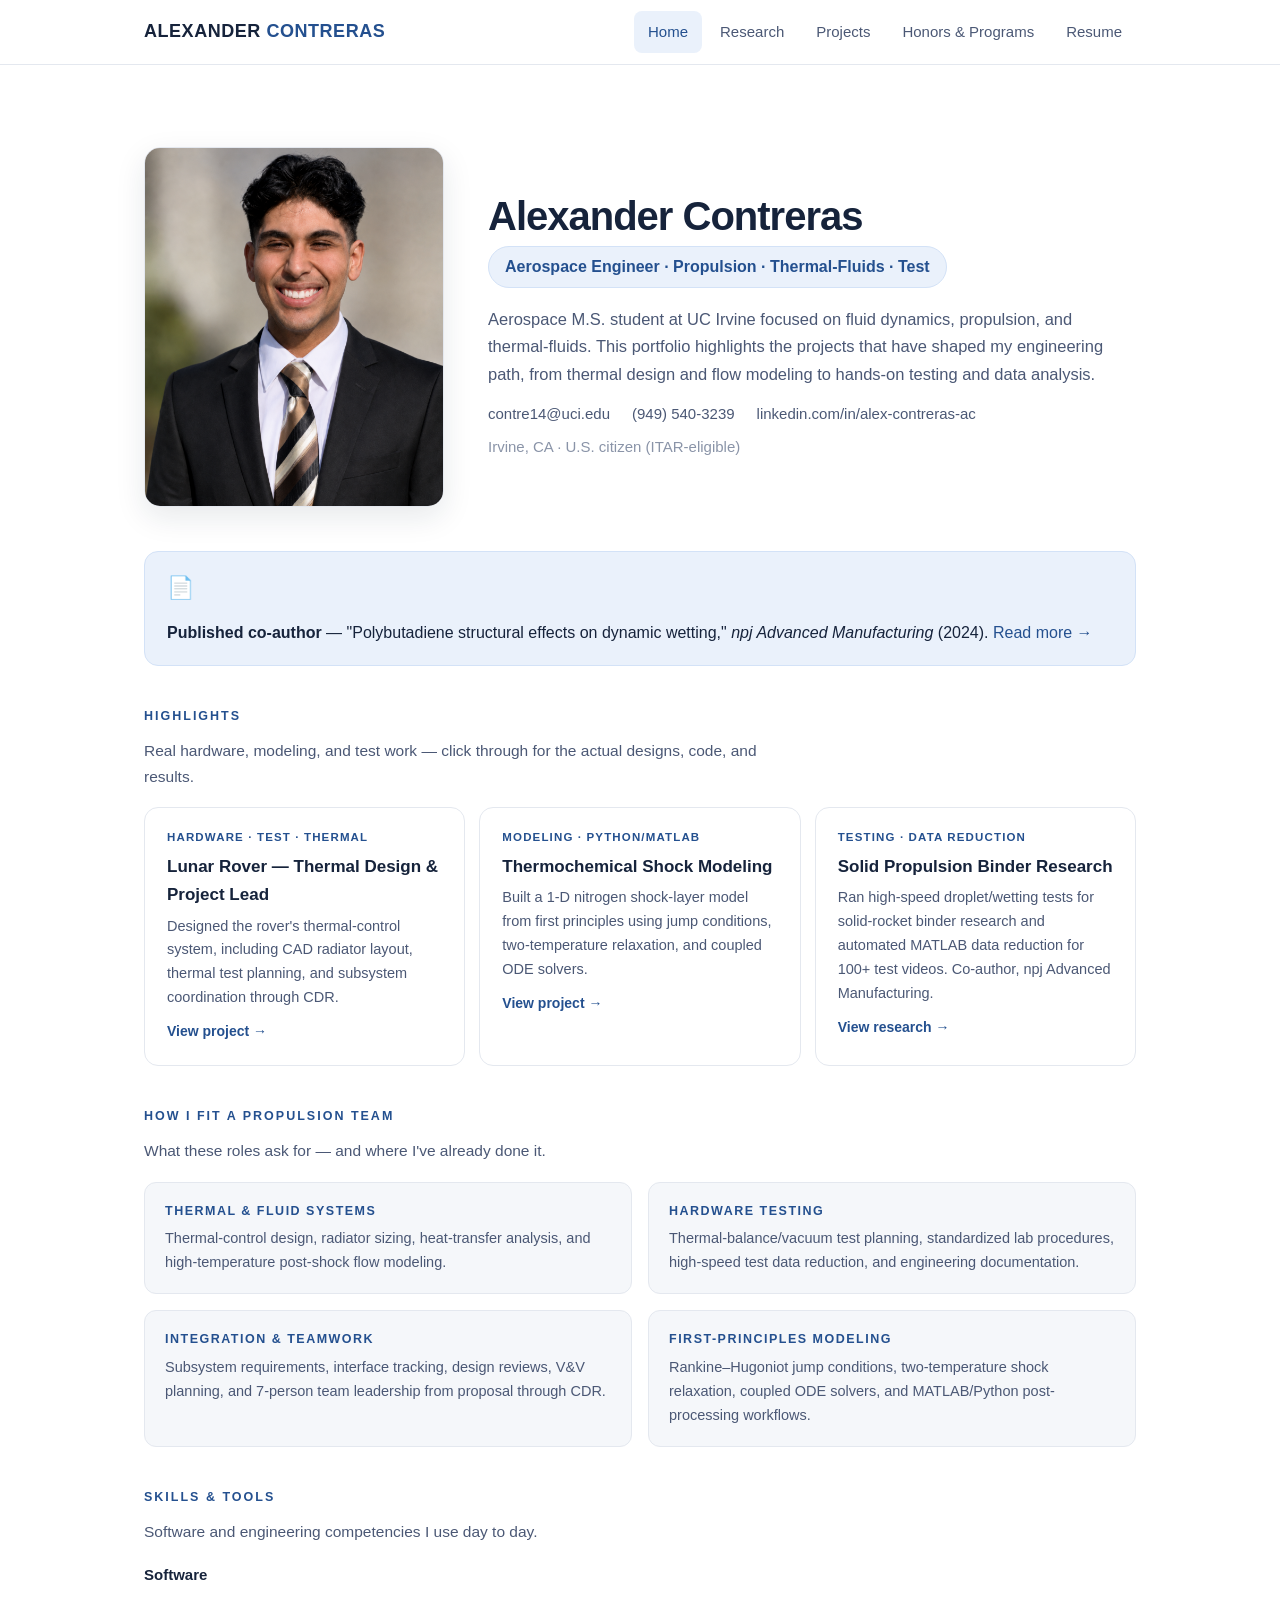
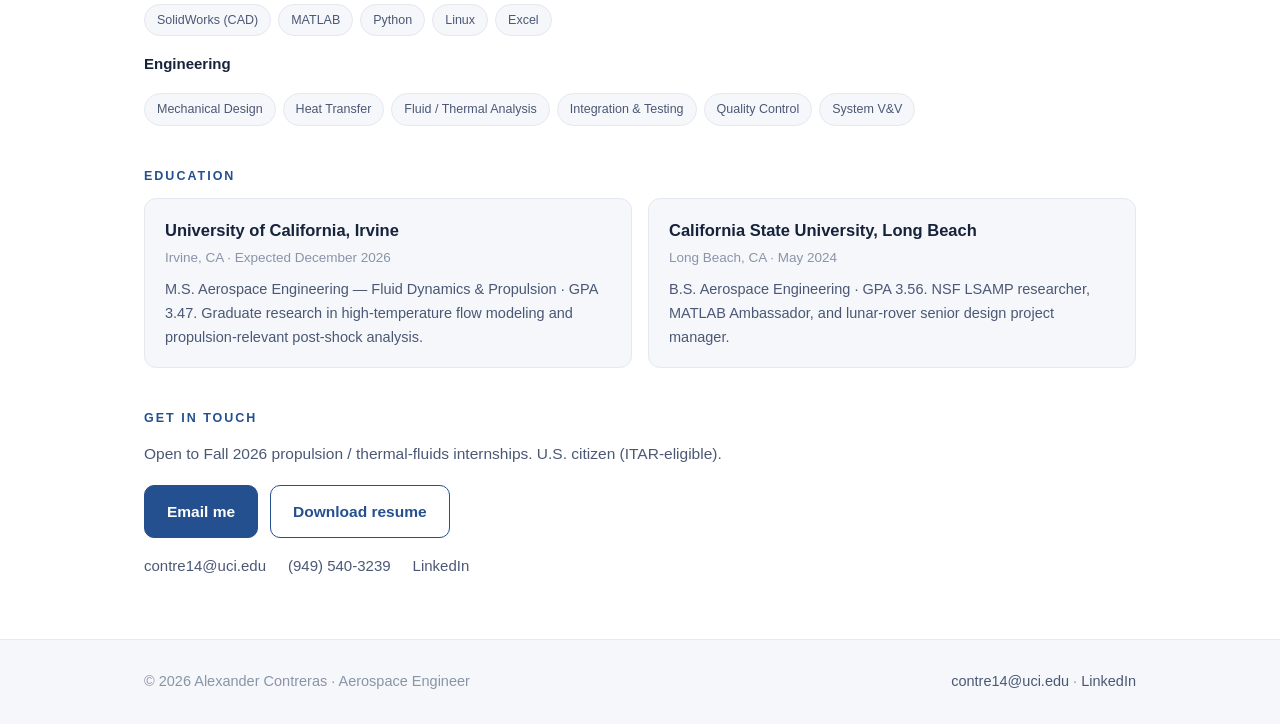
==== commit 0f46e016: "Rebuild in uploaded navy interface + multi-page org (Home/Research/Projects/Honors/Resume); keep our" ====
--- a/about.html
+++ b/about.html
@@ -2,12 +2,10 @@
 <html lang="en">
 <head>
 <meta charset="UTF-8">
-<meta http-equiv="refresh" content="0; url=index.html#about">
+<meta http-equiv="refresh" content="0; url=index.html">
 <link rel="canonical" href="index.html">
-<title>About — Alexander Contreras</title>
-<script>location.replace("index.html#about");</script>
+<title>Moved · Alexander Contreras</title>
+<script>location.replace("index.html");</script>
 </head>
-<body>
-<p>This page has moved to <a href="index.html#about">Home → About</a>.</p>
-</body>
+<body><p>This page has moved to <a href="index.html">Home</a>.</p></body>
 </html>
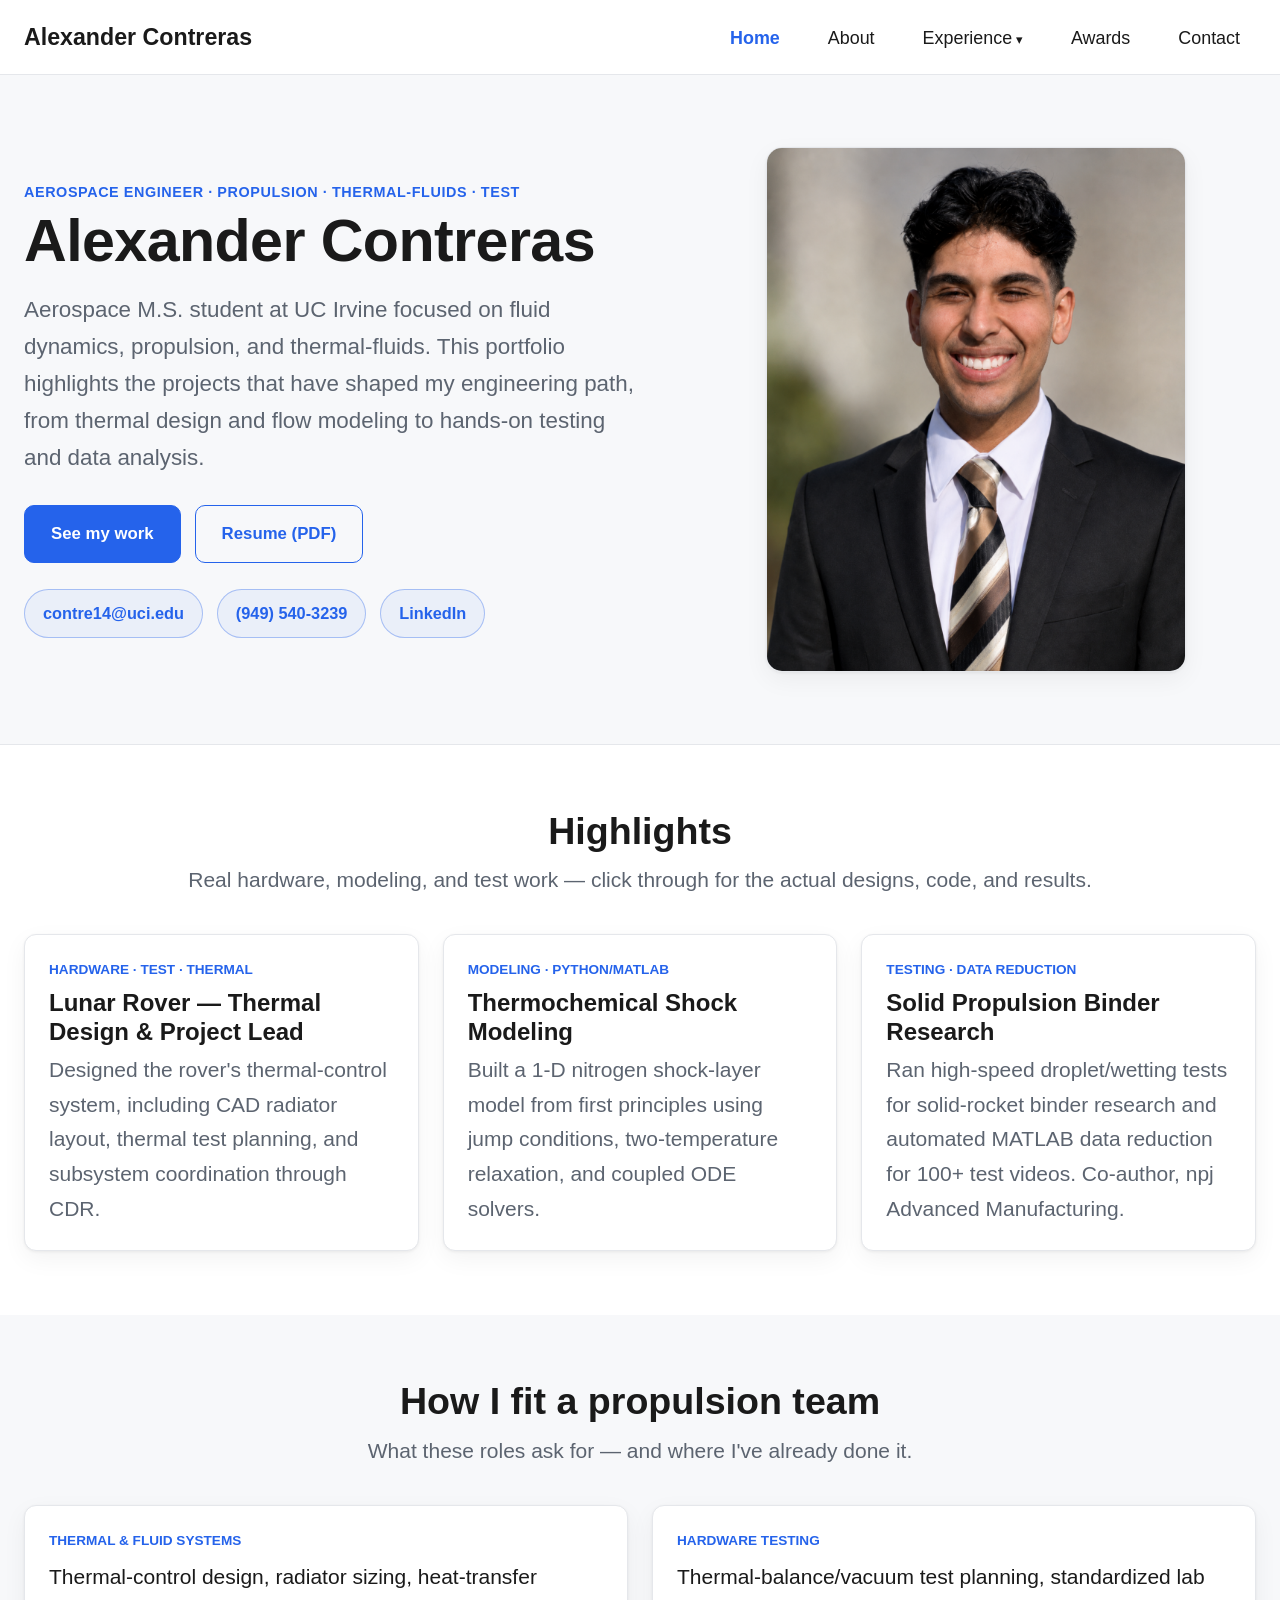
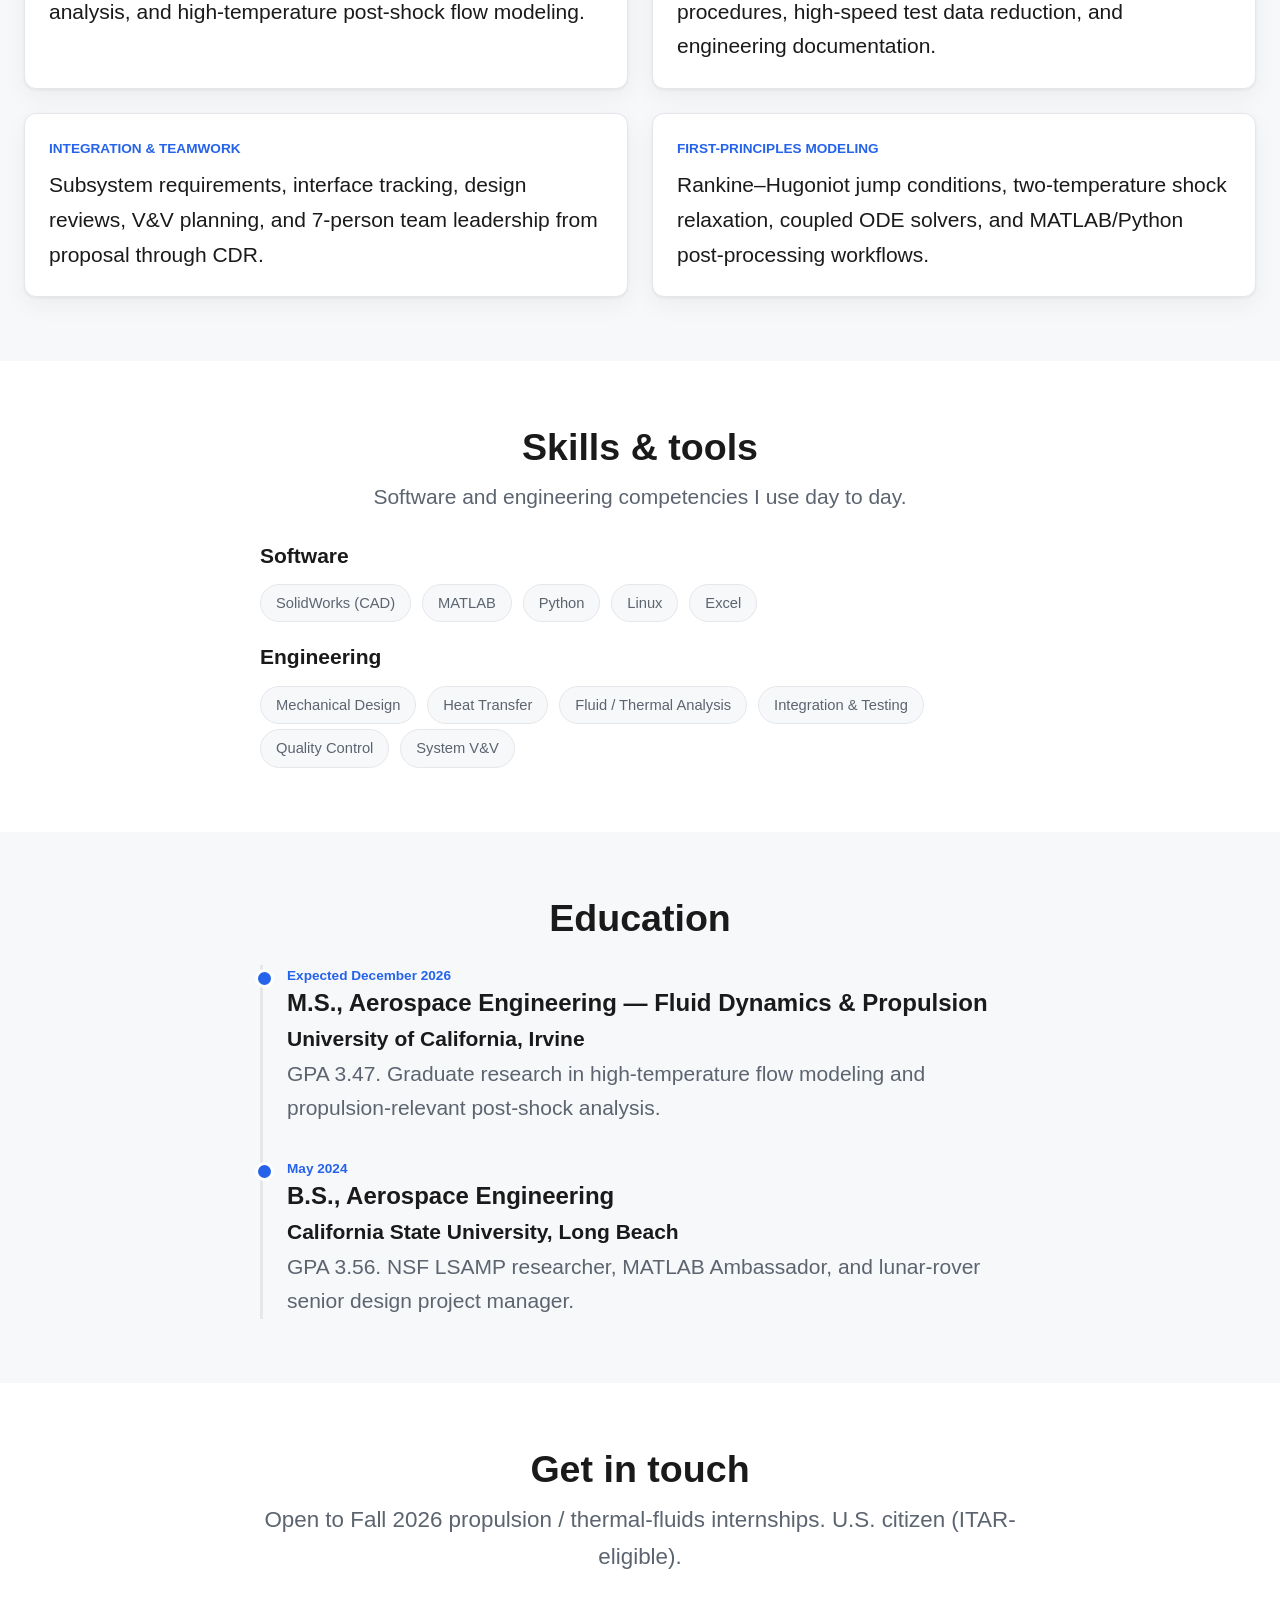
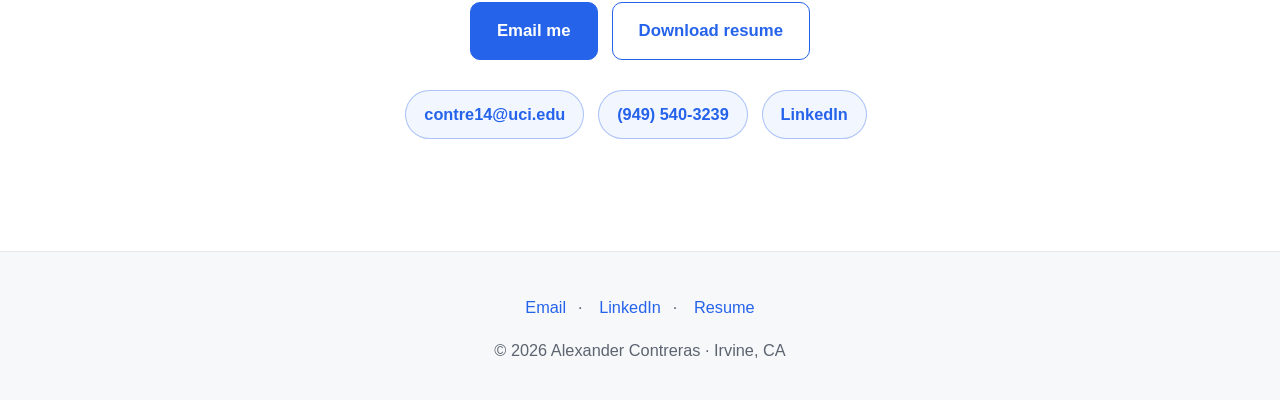
==== commit f7de411c: "Revert live site to v3.0 (pre-navy-rebuild); v4.0 navy version preserved in tag" ====
--- a/about.html
+++ b/about.html
@@ -2,10 +2,12 @@
 <html lang="en">
 <head>
 <meta charset="UTF-8">
-<meta http-equiv="refresh" content="0; url=index.html">
+<meta http-equiv="refresh" content="0; url=index.html#about">
 <link rel="canonical" href="index.html">
-<title>Moved · Alexander Contreras</title>
-<script>location.replace("index.html");</script>
+<title>About — Alexander Contreras</title>
+<script>location.replace("index.html#about");</script>
 </head>
-<body><p>This page has moved to <a href="index.html">Home</a>.</p></body>
+<body>
+<p>This page has moved to <a href="index.html#about">Home → About</a>.</p>
+</body>
 </html>
